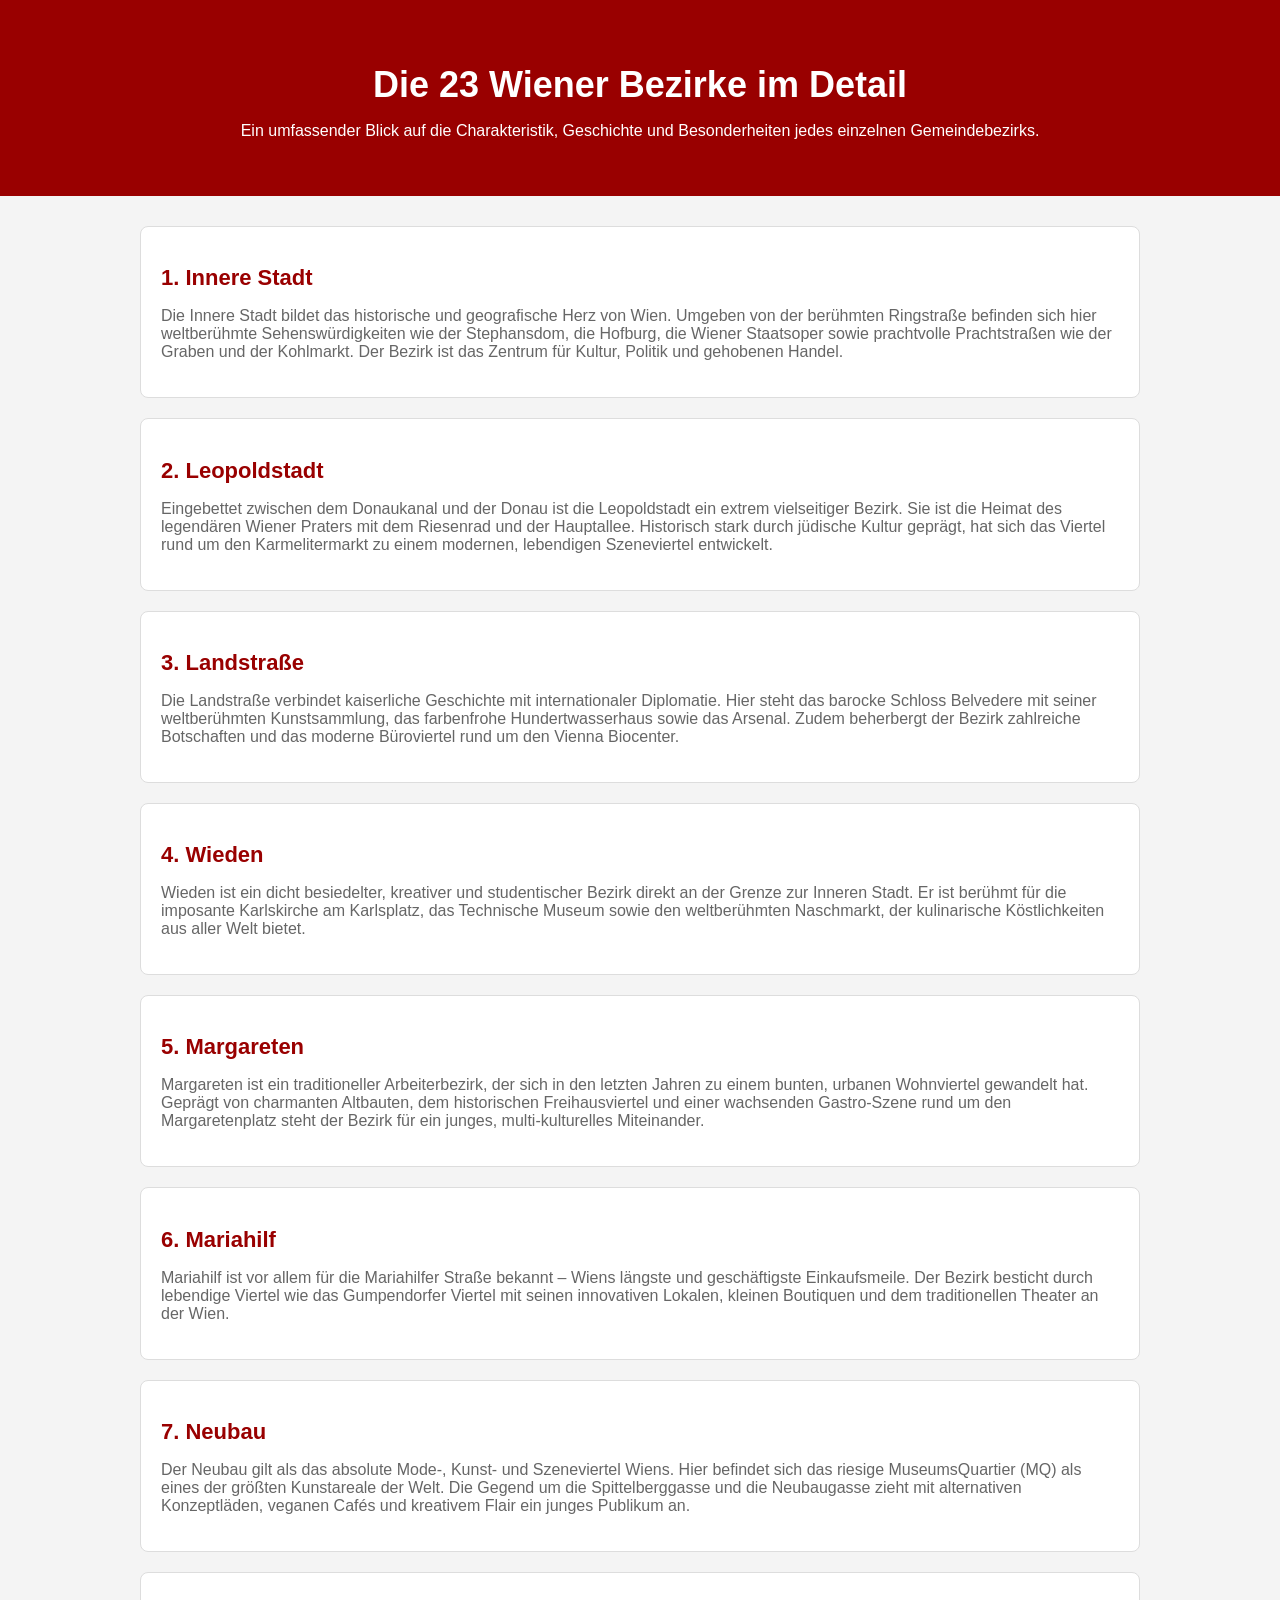
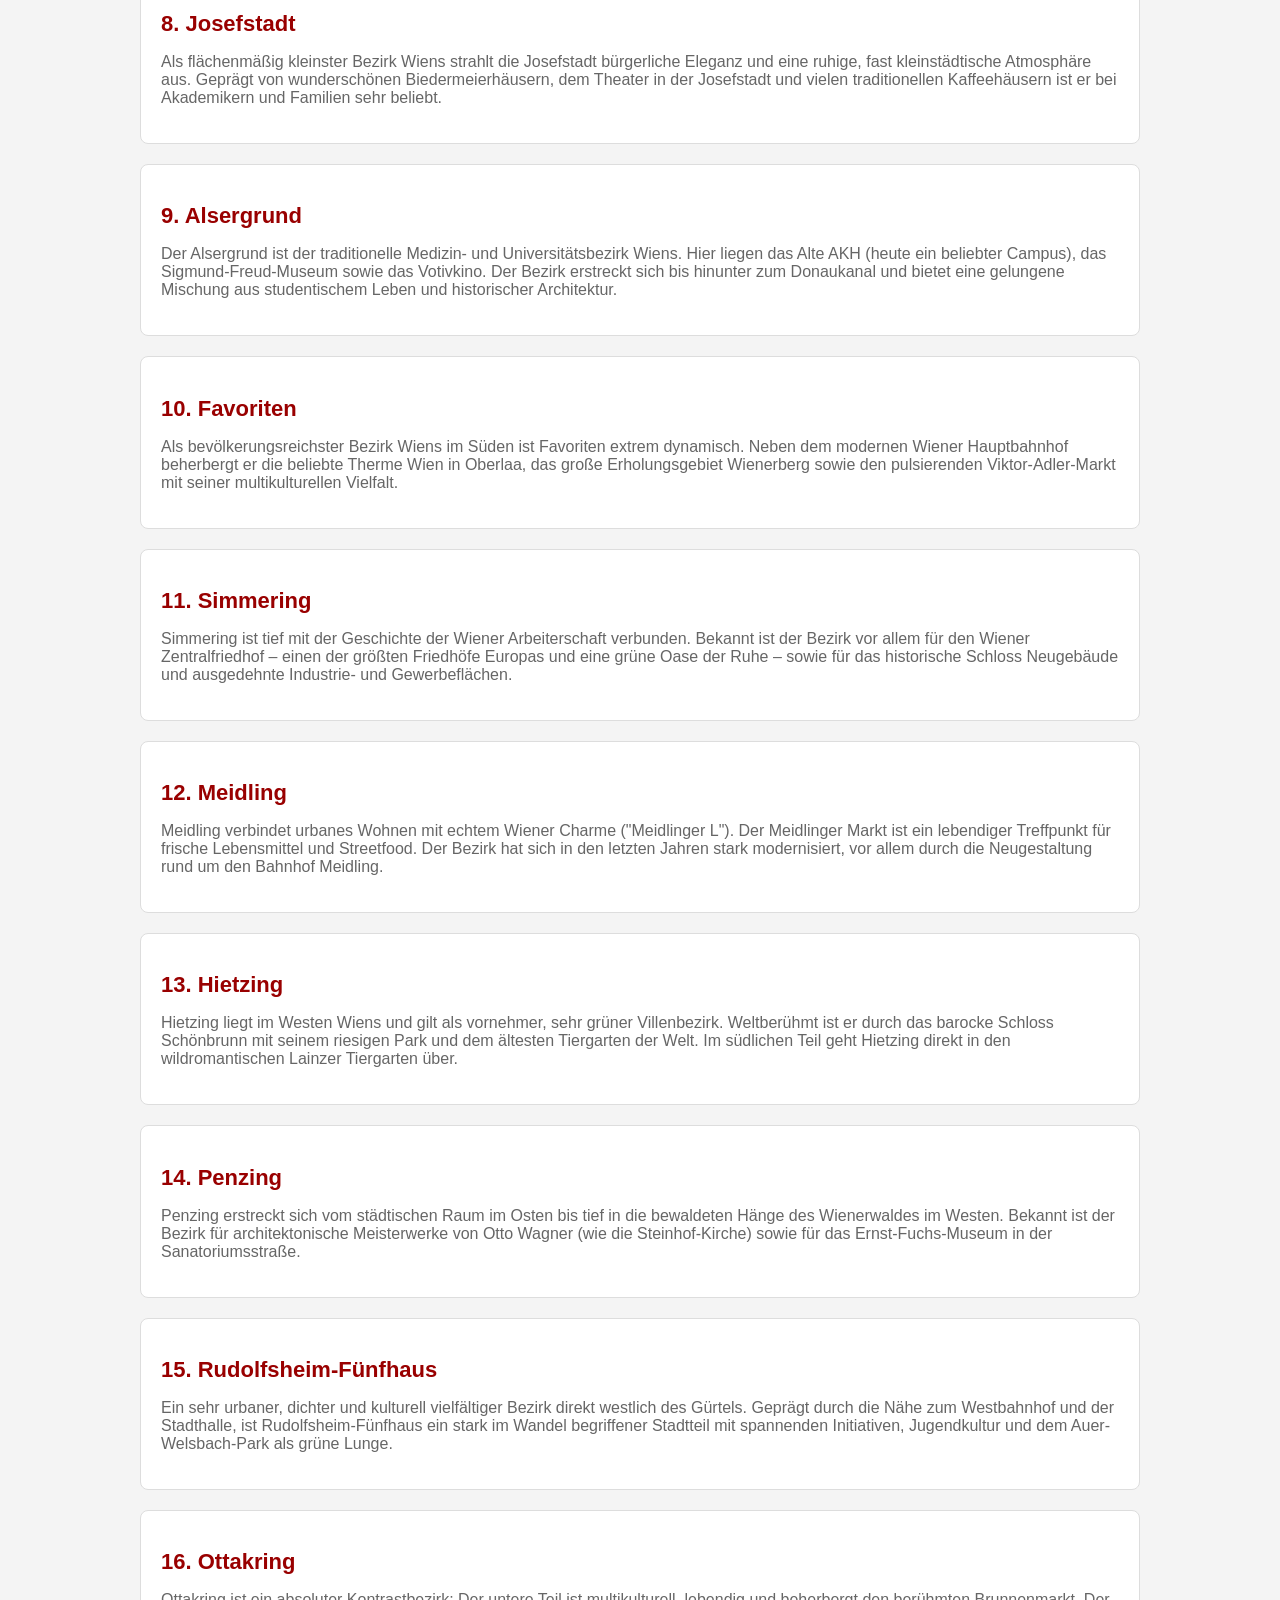
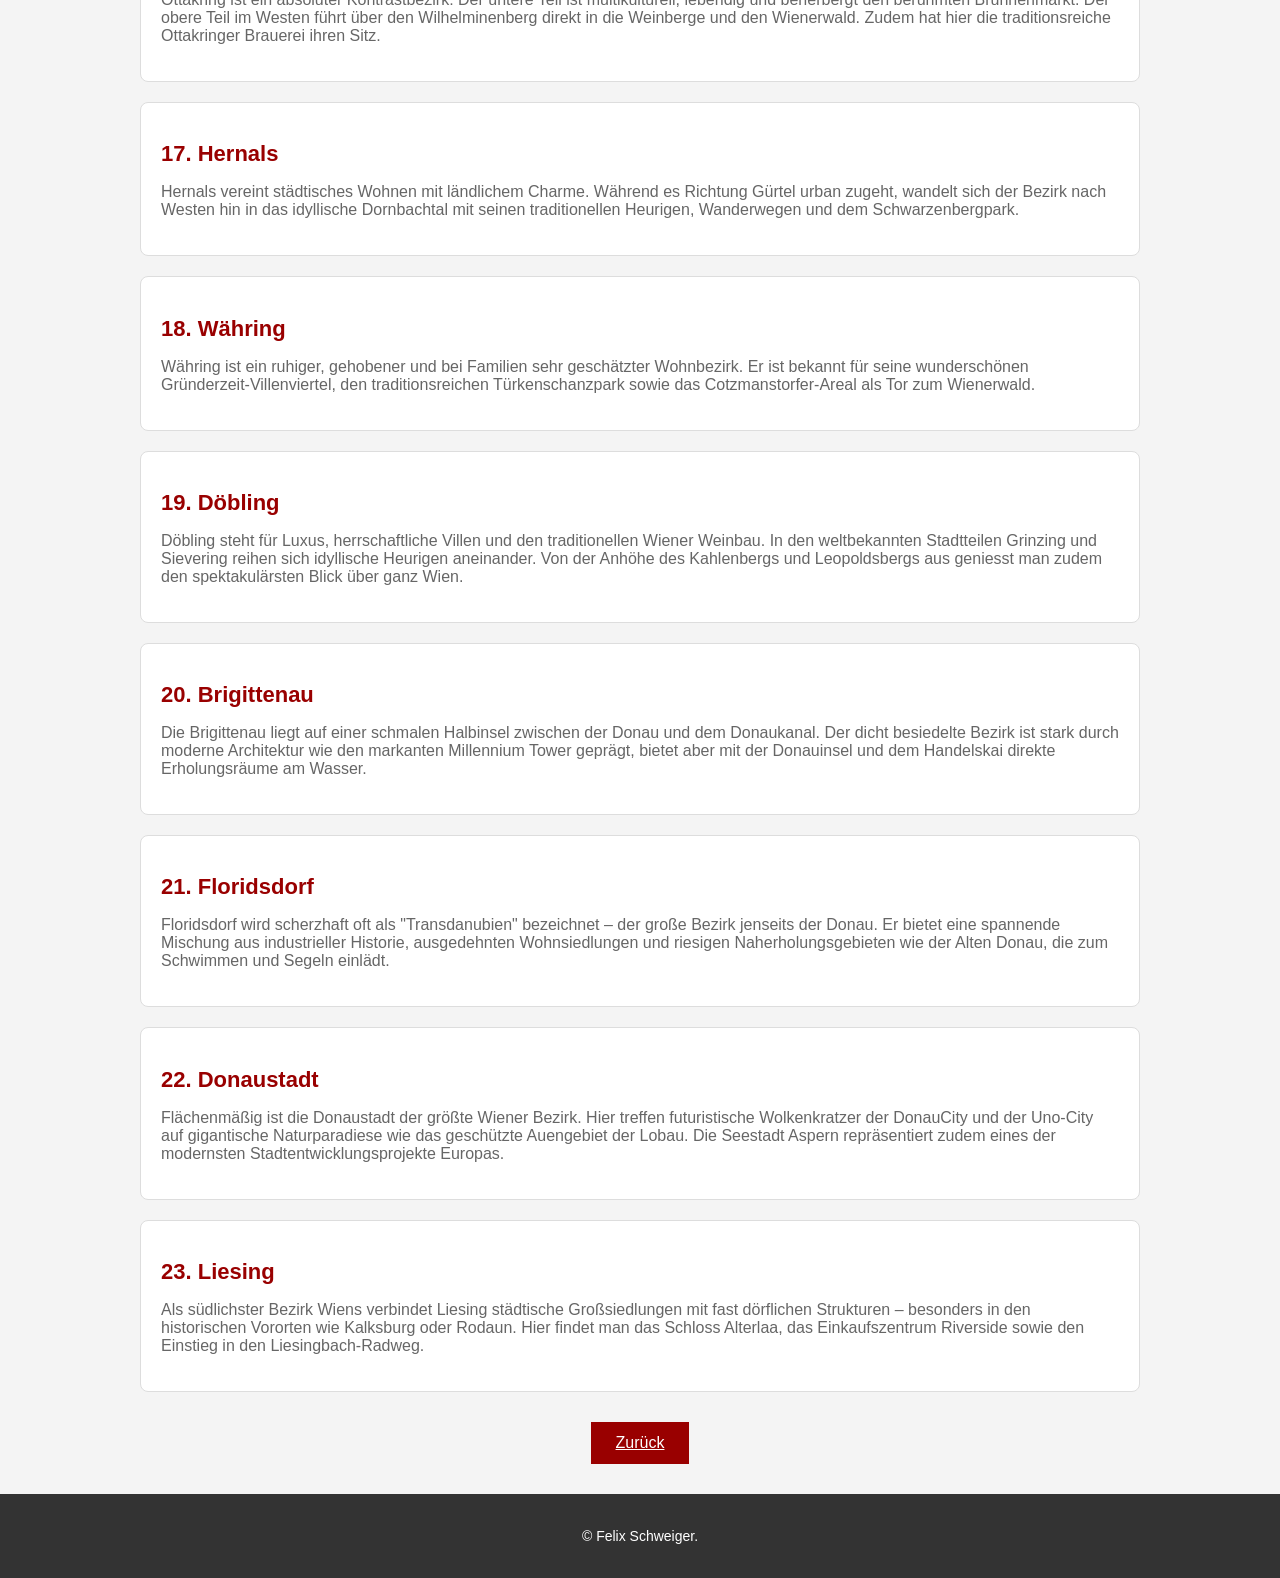
==== Bezirke/bezirke.html @ e5c1b304 "Initalizing Commit from Cursor" ====
<!DOCTYPE html>
<html lang="de">
<head>
    <meta charset="UTF-8">
    <meta name="viewport" content="width=device-width, initial-scale=1.0">
    <title>Wien – Alle 23 Bezirke im Detail</title>
    <link rel="stylesheet" href="../css /Bezirke.css">
</head>
<body>

    <header class="hero">
        <h1>Die 23 Wiener Bezirke im Detail</h1>
        <p class="subtitle">Ein umfassender Blick auf die Charakteristik, Geschichte und Besonderheiten jedes einzelnen Gemeindebezirks.</p>
    </header>

    <main class="container">

        <section class="card">
            <h2>1. Innere Stadt</h2>
            <p>Die Innere Stadt bildet das historische und geografische Herz von Wien. Umgeben von der berühmten Ringstraße befinden sich hier weltberühmte Sehenswürdigkeiten wie der Stephansdom, die Hofburg, die Wiener Staatsoper sowie prachtvolle Prachtstraßen wie der Graben und der Kohlmarkt. Der Bezirk ist das Zentrum für Kultur, Politik und gehobenen Handel.</p>
        </section>

        <section class="card">
            <h2>2. Leopoldstadt</h2>
            <p>Eingebettet zwischen dem Donaukanal und der Donau ist die Leopoldstadt ein extrem vielseitiger Bezirk. Sie ist die Heimat des legendären Wiener Praters mit dem Riesenrad und der Hauptallee. Historisch stark durch jüdische Kultur geprägt, hat sich das Viertel rund um den Karmelitermarkt zu einem modernen, lebendigen Szeneviertel entwickelt.</p>
        </section>

        <section class="card">
            <h2>3. Landstraße</h2>
            <p>Die Landstraße verbindet kaiserliche Geschichte mit internationaler Diplomatie. Hier steht das barocke Schloss Belvedere mit seiner weltberühmten Kunstsammlung, das farbenfrohe Hundertwasserhaus sowie das Arsenal. Zudem beherbergt der Bezirk zahlreiche Botschaften und das moderne Büroviertel rund um den Vienna Biocenter.</p>
        </section>

        <section class="card">
            <h2>4. Wieden</h2>
            <p>Wieden ist ein dicht besiedelter, kreativer und studentischer Bezirk direkt an der Grenze zur Inneren Stadt. Er ist berühmt für die imposante Karlskirche am Karlsplatz, das Technische Museum sowie den weltberühmten Naschmarkt, der kulinarische Köstlichkeiten aus aller Welt bietet.</p>
        </section>

        <section class="card">
            <h2>5. Margareten</h2>
            <p>Margareten ist ein traditioneller Arbeiterbezirk, der sich in den letzten Jahren zu einem bunten, urbanen Wohnviertel gewandelt hat. Geprägt von charmanten Altbauten, dem historischen Freihausviertel und einer wachsenden Gastro-Szene rund um den Margaretenplatz steht der Bezirk für ein junges, multi-kulturelles Miteinander.</p>
        </section>

        <section class="card">
            <h2>6. Mariahilf</h2>
            <p>Mariahilf ist vor allem für die Mariahilfer Straße bekannt – Wiens längste und geschäftigste Einkaufsmeile. Der Bezirk besticht durch lebendige Viertel wie das Gumpendorfer Viertel mit seinen innovativen Lokalen, kleinen Boutiquen und dem traditionellen Theater an der Wien.</p>
        </section>

        <section class="card">
            <h2>7. Neubau</h2>
            <p>Der Neubau gilt als das absolute Mode-, Kunst- und Szeneviertel Wiens. Hier befindet sich das riesige MuseumsQuartier (MQ) als eines der größten Kunstareale der Welt. Die Gegend um die Spittelberggasse und die Neubaugasse zieht mit alternativen Konzeptläden, veganen Cafés und kreativem Flair ein junges Publikum an.</p>
        </section>

        <section class="card">
            <h2>8. Josefstadt</h2>
            <p>Als flächenmäßig kleinster Bezirk Wiens strahlt die Josefstadt bürgerliche Eleganz und eine ruhige, fast kleinstädtische Atmosphäre aus. Geprägt von wunderschönen Biedermeierhäusern, dem Theater in der Josefstadt und vielen traditionellen Kaffeehäusern ist er bei Akademikern und Familien sehr beliebt.</p>
        </section>

        <section class="card">
            <h2>9. Alsergrund</h2>
            <p>Der Alsergrund ist der traditionelle Medizin- und Universitätsbezirk Wiens. Hier liegen das Alte AKH (heute ein beliebter Campus), das Sigmund-Freud-Museum sowie das Votivkino. Der Bezirk erstreckt sich bis hinunter zum Donaukanal und bietet eine gelungene Mischung aus studentischem Leben und historischer Architektur.</p>
        </section>

        <section class="card">
            <h2>10. Favoriten</h2>
            <p>Als bevölkerungsreichster Bezirk Wiens im Süden ist Favoriten extrem dynamisch. Neben dem modernen Wiener Hauptbahnhof beherbergt er die beliebte Therme Wien in Oberlaa, das große Erholungsgebiet Wienerberg sowie den pulsierenden Viktor-Adler-Markt mit seiner multikulturellen Vielfalt.</p>
        </section>

        <section class="card">
            <h2>11. Simmering</h2>
            <p>Simmering ist tief mit der Geschichte der Wiener Arbeiterschaft verbunden. Bekannt ist der Bezirk vor allem für den Wiener Zentralfriedhof – einen der größten Friedhöfe Europas und eine grüne Oase der Ruhe – sowie für das historische Schloss Neugebäude und ausgedehnte Industrie- und Gewerbeflächen.</p>
        </section>

        <section class="card">
            <h2>12. Meidling</h2>
            <p>Meidling verbindet urbanes Wohnen mit echtem Wiener Charme ("Meidlinger L"). Der Meidlinger Markt ist ein lebendiger Treffpunkt für frische Lebensmittel und Streetfood. Der Bezirk hat sich in den letzten Jahren stark modernisiert, vor allem durch die Neugestaltung rund um den Bahnhof Meidling.</p>
        </section>

        <section class="card">
            <h2>13. Hietzing</h2>
            <p>Hietzing liegt im Westen Wiens und gilt als vornehmer, sehr grüner Villenbezirk. Weltberühmt ist er durch das barocke Schloss Schönbrunn mit seinem riesigen Park und dem ältesten Tiergarten der Welt. Im südlichen Teil geht Hietzing direkt in den wildromantischen Lainzer Tiergarten über.</p>
        </section>

        <section class="card">
            <h2>14. Penzing</h2>
            <p>Penzing erstreckt sich vom städtischen Raum im Osten bis tief in die bewaldeten Hänge des Wienerwaldes im Westen. Bekannt ist der Bezirk für architektonische Meisterwerke von Otto Wagner (wie die Steinhof-Kirche) sowie für das Ernst-Fuchs-Museum in der Sanatoriumsstraße.</p>
        </section>

        <section class="card">
            <h2>15. Rudolfsheim-Fünfhaus</h2>
            <p>Ein sehr urbaner, dichter und kulturell vielfältiger Bezirk direkt westlich des Gürtels. Geprägt durch die Nähe zum Westbahnhof und der Stadthalle, ist Rudolfsheim-Fünfhaus ein stark im Wandel begriffener Stadtteil mit spannenden Initiativen, Jugendkultur und dem Auer-Welsbach-Park als grüne Lunge.</p>
        </section>

        <section class="card">
            <h2>16. Ottakring</h2>
            <p>Ottakring ist ein absoluter Kontrastbezirk: Der untere Teil ist multikulturell, lebendig und beherbergt den berühmten Brunnenmarkt. Der obere Teil im Westen führt über den Wilhelminenberg direkt in die Weinberge und den Wienerwald. Zudem hat hier die traditionsreiche Ottakringer Brauerei ihren Sitz.</p>
        </section>

        <section class="card">
            <h2>17. Hernals</h2>
            <p>Hernals vereint städtisches Wohnen mit ländlichem Charme. Während es Richtung Gürtel urban zugeht, wandelt sich der Bezirk nach Westen hin in das idyllische Dornbachtal mit seinen traditionellen Heurigen, Wanderwegen und dem Schwarzenbergpark.</p>
        </section>

        <section class="card">
            <h2>18. Währing</h2>
            <p>Währing ist ein ruhiger, gehobener und bei Familien sehr geschätzter Wohnbezirk. Er ist bekannt für seine wunderschönen Gründerzeit-Villenviertel, den traditionsreichen Türkenschanzpark sowie das Cotzmanstorfer-Areal als Tor zum Wienerwald.</p>
        </section>

        <section class="card">
            <h2>19. Döbling</h2>
            <p>Döbling steht für Luxus, herrschaftliche Villen und den traditionellen Wiener Weinbau. In den weltbekannten Stadtteilen Grinzing und Sievering reihen sich idyllische Heurigen aneinander. Von der Anhöhe des Kahlenbergs und Leopoldsbergs aus geniesst man zudem den spektakulärsten Blick über ganz Wien.</p>
        </section>

        <section class="card">
            <h2>20. Brigittenau</h2>
            <p>Die Brigittenau liegt auf einer schmalen Halbinsel zwischen der Donau und dem Donaukanal. Der dicht besiedelte Bezirk ist stark durch moderne Architektur wie den markanten Millennium Tower geprägt, bietet aber mit der Donauinsel und dem Handelskai direkte Erholungsräume am Wasser.</p>
        </section>

        <section class="card">
            <h2>21. Floridsdorf</h2>
            <p>Floridsdorf wird scherzhaft oft als "Transdanubien" bezeichnet – der große Bezirk jenseits der Donau. Er bietet eine spannende Mischung aus industrieller Historie, ausgedehnten Wohnsiedlungen und riesigen Naherholungsgebieten wie der Alten Donau, die zum Schwimmen und Segeln einlädt.</p>
        </section>

        <section class="card">
            <h2>22. Donaustadt</h2>
            <p>Flächenmäßig ist die Donaustadt der größte Wiener Bezirk. Hier treffen futuristische Wolkenkratzer der DonauCity und der Uno-City auf gigantische Naturparadiese wie das geschützte Auengebiet der Lobau. Die Seestadt Aspern repräsentiert zudem eines der modernsten Stadtentwicklungsprojekte Europas.</p>
        </section>

        <section class="card">
            <h2>23. Liesing</h2>
            <p>Als südlichster Bezirk Wiens verbindet Liesing städtische Großsiedlungen mit fast dörflichen Strukturen – besonders in den historischen Vororten wie Kalksburg oder Rodaun. Hier findet man das Schloss Alterlaa, das Einkaufszentrum Riverside sowie den Einstieg in den Liesingbach-Radweg.</p>
        </section>

    </main>
    <a href="../index.html" target="_blank" >Zurück</a>


    <footer>
        <p>&copy Felix Schweiger.</p>
    </footer>

</body>
</html>
---- css /Bezirke.css ----
body {
    font-family: Arial, sans-serif;
    background-color: #f4f4f4;
    color: #333333;
    margin: 0;
    padding: 0;
}

.hero {
    background-color: #990000;
    color: white;
    text-align: center;
    padding: 40px 20px;
}

.hero h1 {
    font-size: 36px;
    margin-bottom: 10px;
}

.container {
    width: 90%;
    max-width: 1000px;
    margin: 30px auto;
}

.card {
    background-color: white;
    border: 1px solid #ddd;
    border-radius: 8px;
    padding: 20px;
    margin-bottom: 20px;
}

.card h2 {
    font-size: 22px;
    color: #990000;
    margin-bottom: 10px;
}

.card p {
    font-size: 16px;
    color: #666666;
}

.bezirke-liste {
    list-style-type: none;
    padding: 0;
}

.bezirke-liste li {
    background-color: #f9f9f9;
    border: 1px solid #eee;
    padding: 8px 12px;
    margin-bottom: 5px;
    border-radius: 4px;
}

footer {
    text-align: center;
    padding: 20px;
    background-color: #333333;
    color: white;
    font-size: 14px;
}
a {
    display: block;
    width: fit-content;
    margin: 30px auto; 
    padding: 12px 25px;
    background-color: #990000; 
    color: white;
}
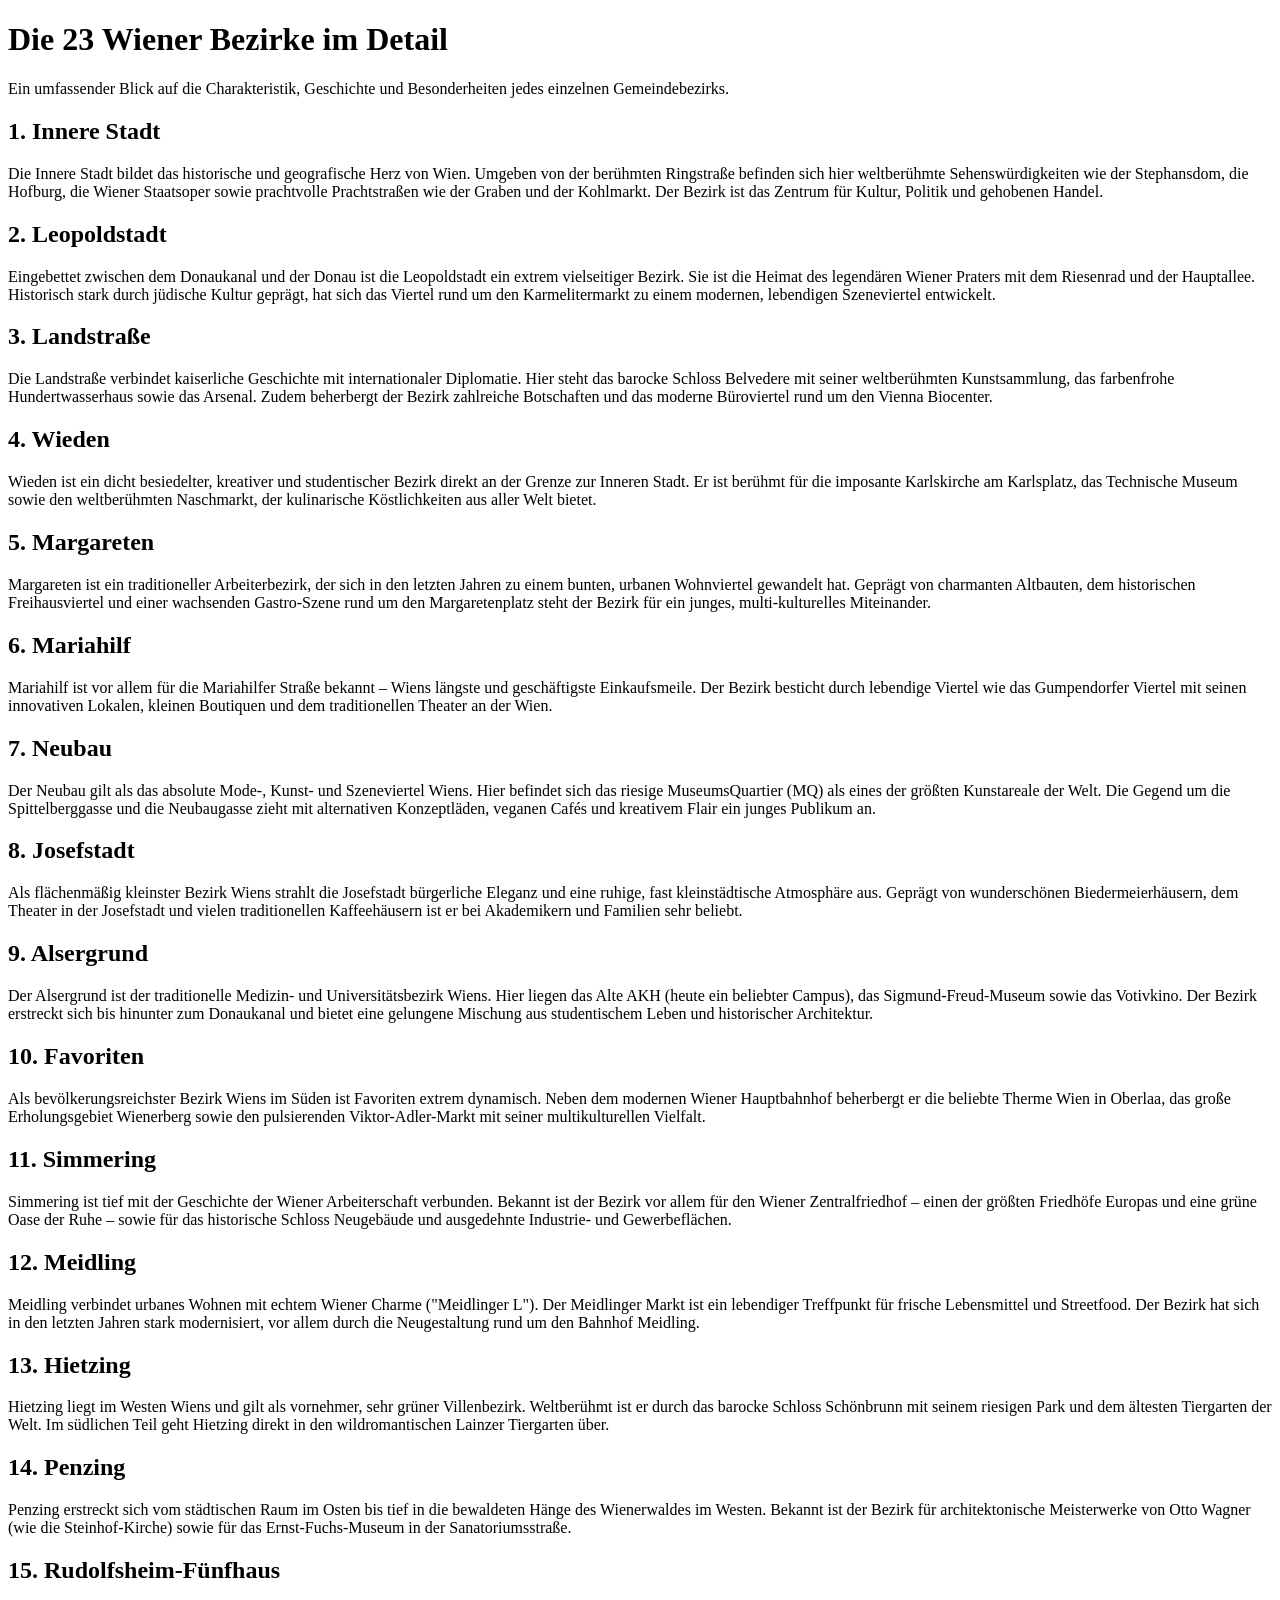
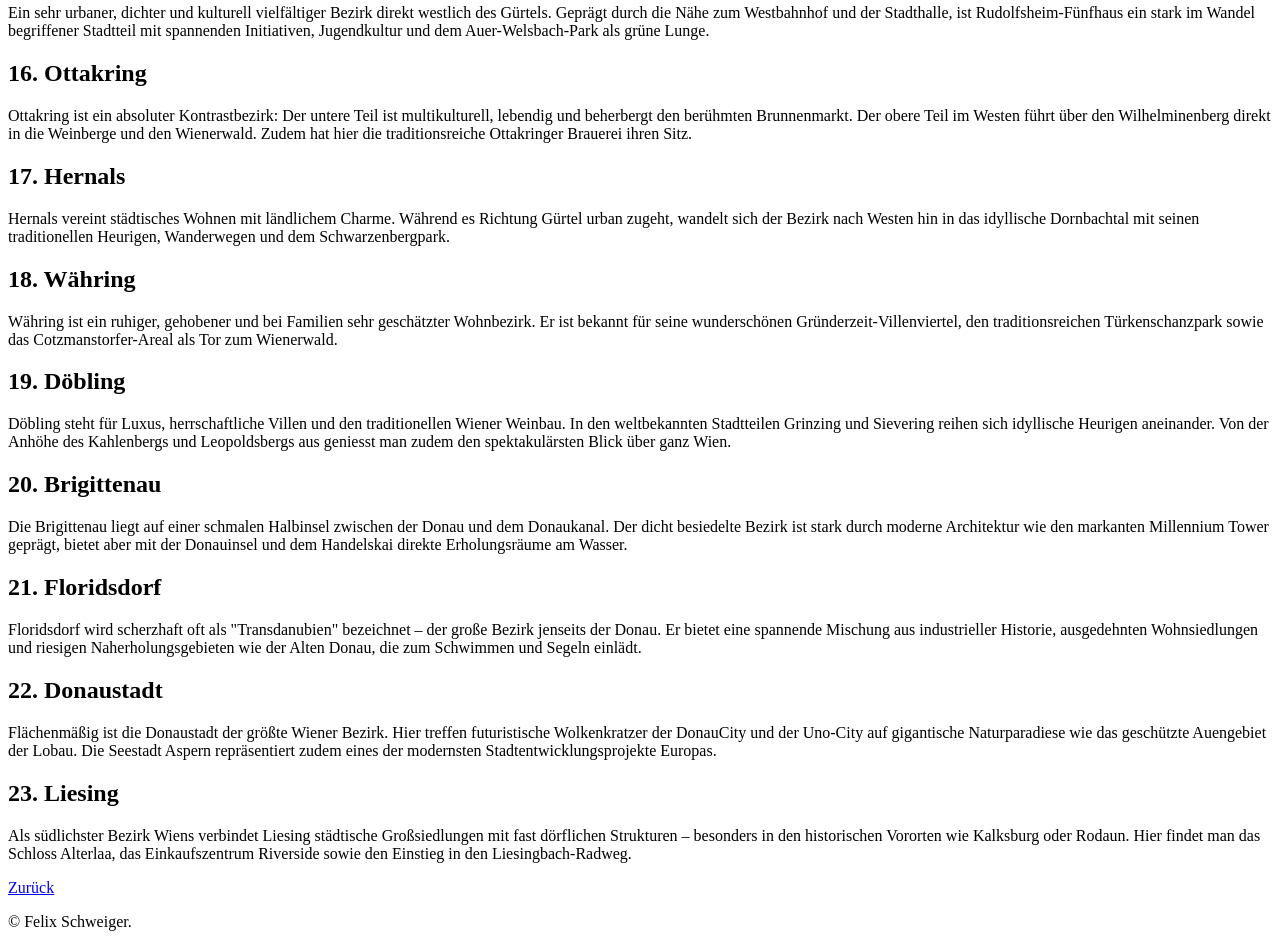
==== commit 6cd44619: "Test" ====
--- a/Bezirke/bezirke.html
+++ b/Bezirke/bezirke.html
@@ -4,7 +4,7 @@
     <meta charset="UTF-8">
     <meta name="viewport" content="width=device-width, initial-scale=1.0">
     <title>Wien – Alle 23 Bezirke im Detail</title>
-    <link rel="stylesheet" href="../css /Bezirke.css">
+    <link rel="stylesheet" href="/css/Bezirke.css">
 </head>
 <body>
 
